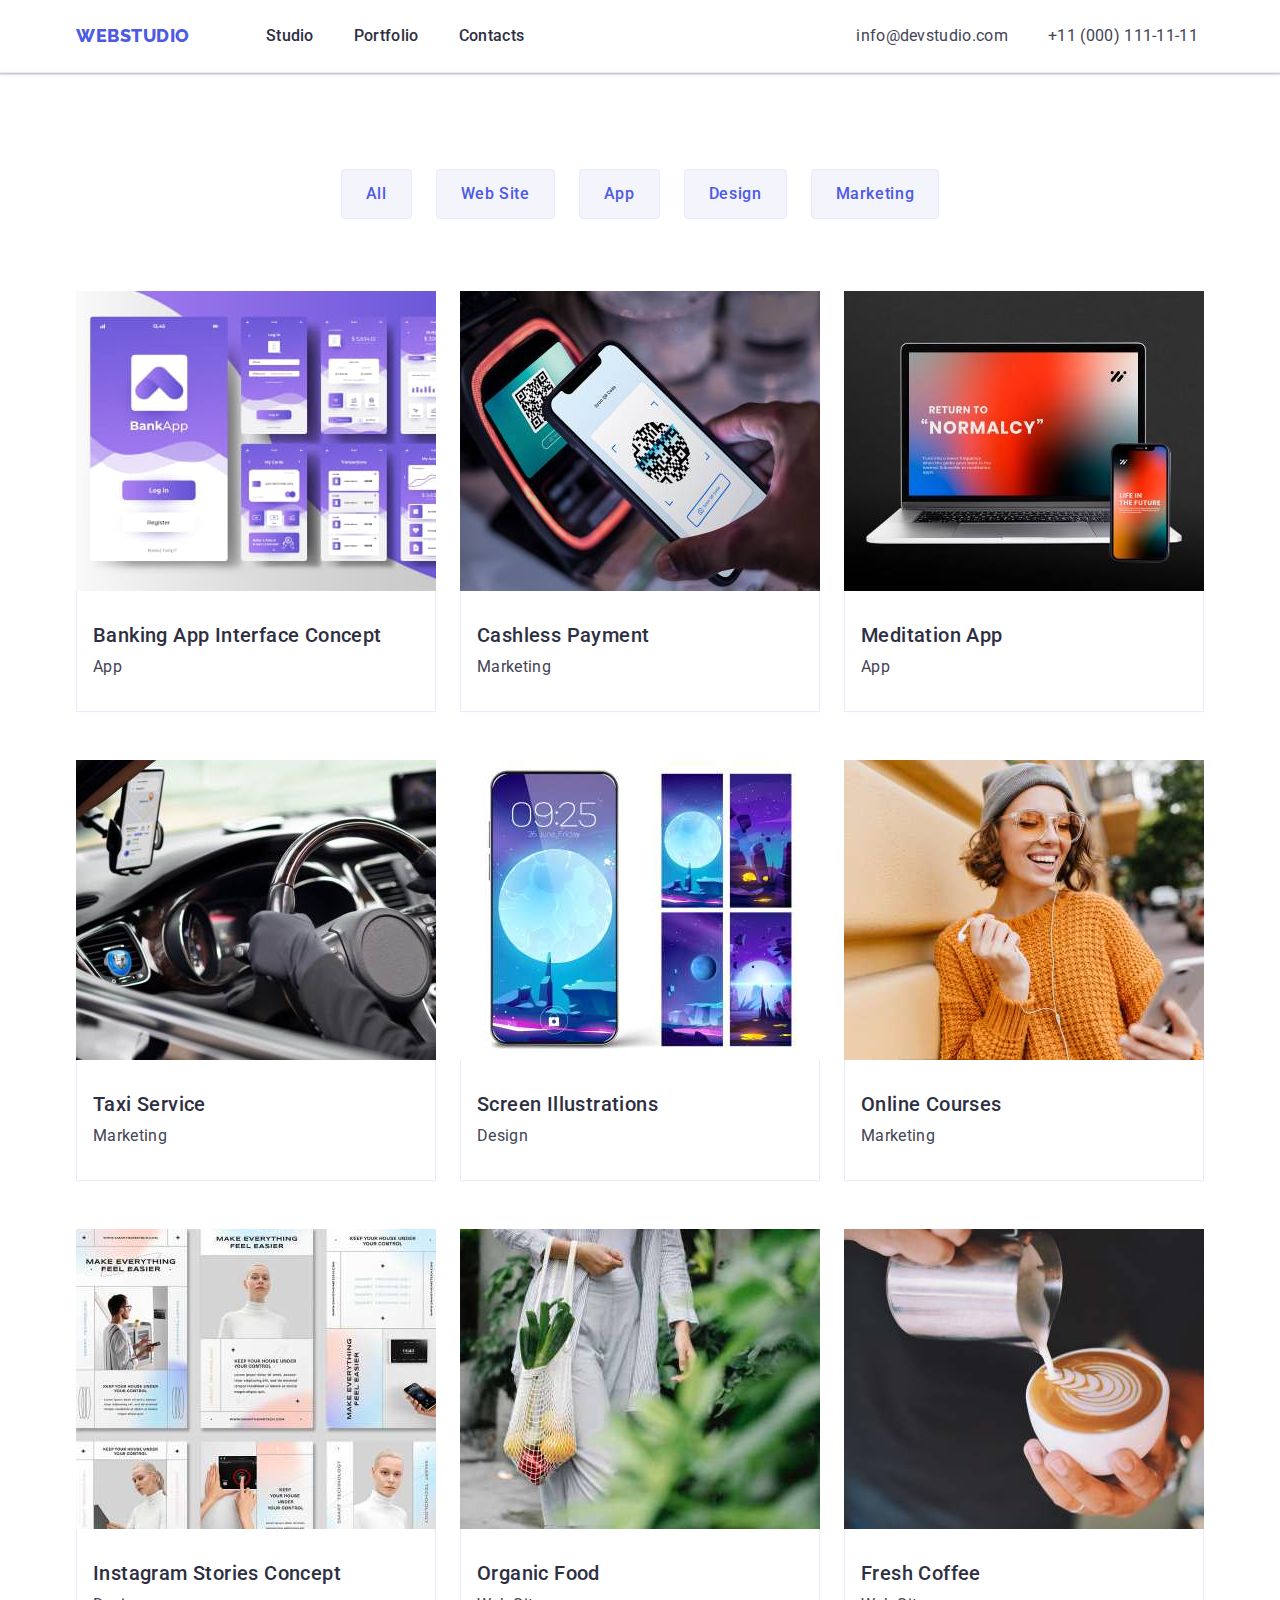
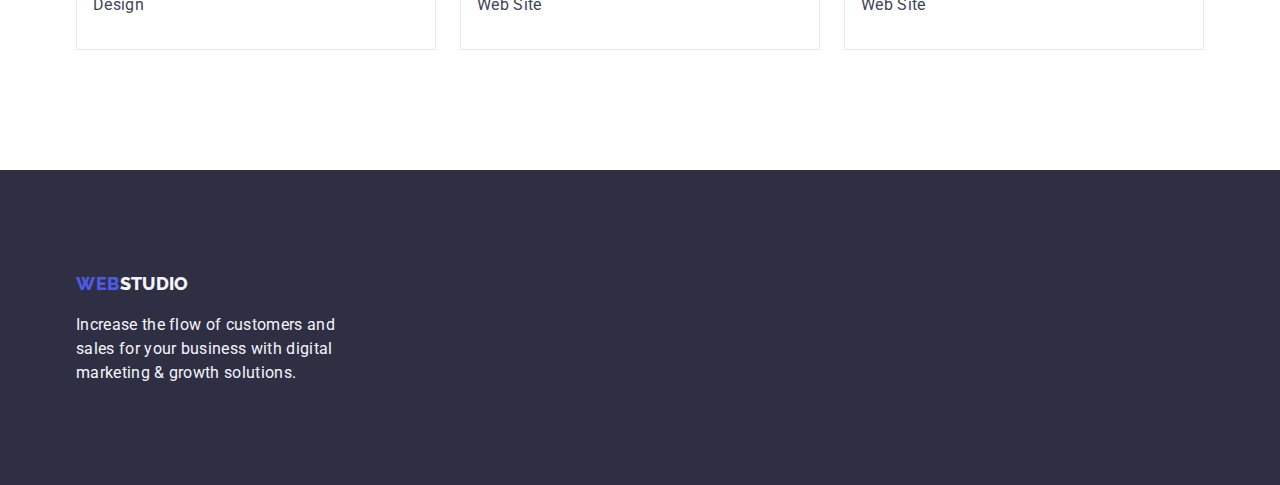
==== portfolio.html @ 94fbc678 "update 2" ====
<!DOCTYPE html>
<html lang="en">
<!----------------------------------------------------------------HEAD------------------------------------------------------------------>

<head>
    <meta charset="UTF-8">
    <meta name="viewport" content="width=device-width, initial-scale=1.0">
    <title>Portfolio</title>
    <link rel="stylesheet" href="node_modules/modern-normalize/modern-normalize.css">
    <link rel="stylesheet"
        href="https://cdnjs.cloudflare.com/ajax/libs/modern-normalize/1.0.0/modern-normalize.min.css">
    <link rel="stylesheet" href="css/styles.css">
    <link rel="preconnect" href="https://fonts.googleapis.com">
    <link rel="preconnect" href="https://fonts.gstatic.com" crossorigin>
    <link
        href="https://fonts.googleapis.com/css2?family=Raleway:wght@800&family=Roboto:wght@400;500;700;900&display=swap"
        rel="stylesheet">
</head>
<!-------------------------------------------------------------HEADER------------------------------------------------------------------>

<body class="body">
    <header class="header">
        <div class="navigation container">
            <nav class="nav-menu">
                <a class="logo link" href="./index.html">Web<span class="logo-studio">Studio</span></a>
                <ul class="menu list">
                    <li><a class="link nav-link" href="./index.html">Studio</a></li>
                    <li><a class="link nav-link" href="./portfolio.html">Portfolio</a></li>
                    <li><a class="link nav-link" href="">Contacts</a></li>
                </ul>
            </nav>
            <address class="address">
                <ul class="add-list list">
                    <li><a class="add-menu link" href="mailto:info@devstudio.com">info@devstudio.com</a></li>
                    <li><a class="add-menu link" href="tel:+110001111111">+11 (000) 111-11-11</a></li>
                </ul>
            </address>
        </div>
    </header>
    <!-------------------------------------------------------------FILTER------------------------------------------------------------------>
    <main>
        <section class="portfolio-section section">
            <div class="container">
                <h1 class="visually-hidden">.</h1>
                <ul class="filter-list list">
                    <li>
                        <button class="portfolio-btn" type="button">
                            All
                        </button>
                    </li>
                    <li>
                        <button class="portfolio-btn" type="button">
                            Web Site
                        </button>
                    </li>
                    <li>
                        <button class="portfolio-btn" type="button">
                            App
                        </button>
                    </li>
                    <li>
                        <button class="portfolio-btn" type="button">
                            Design
                        </button>
                    </li>
                    <li>
                        <button class="portfolio-btn" type="button">
                            Marketing
                        </button>
                    </li>
                </ul>
                <!-------------------------------------------------------------PROJECTS------------------------------------------------------------------>
                <ul class="list ul-projects">
                    <li class="list-project">
                        <a href="" class="link"><img class="img-portfolio" src="./images/Portfolio/bankapp.jpg"
                                alt="purple banking application showcase" width="360" height="300">
                            <div class="project-container">
                                <h2 class="project">Banking App Interface Concept</h2>
                                <p class="job-portfolio">App</p>
                            </div>
                        </a>
                    </li>
                    <li class="list-project">
                        <a class="link" href=""><img class="img-portfolio" src="./images/Portfolio/qrphone.jpg"
                                alt="QR code scan with phone showcase" width="360" height="300">
                            <div class="project-container">
                                <h2 class="project">Cashless Payment</h2>
                                <p class="job-portfolio">Marketing</p>
                            </div>
                        </a>
                    </li>
                    <li class="list-project">
                        <a href="" class="link"><img class="img-portfolio" src="./images/Portfolio/meditation.jpg"
                                alt="meditation application PC/Phone showcase" width="360" height="300">
                            <div class="project-container">
                                <h2 class="project">Meditation App</h2>
                                <p class="job-portfolio">App</p>
                            </div>
                        </a>
                    </li>
                    <li class="list-project">
                        <a href="" class="link"><img class="img-portfolio" src="./images/Portfolio/taxidriver.jpg"
                                alt="taxi driver wearing black gloves holding cars steering wheel and using GPS app"
                                width="360" height="300">
                            <div class="project-container">
                                <h2 class="project">Taxi Service</h2>
                                <p class="job-portfolio">Marketing</p>
                            </div>
                        </a>
                    </li>
                    <li class="list-project">
                        <a href="" class="link"><img class="img-portfolio" src="./images/Portfolio/moonwallpaper.jpg"
                                alt="phone with blue moon wallpaper" width="360" height="300">
                            <div class="project-container">
                                <h2 class="project">Screen Illustrations</h2>
                                <p class="job-portfolio">Design</p>
                            </div>
                        </a>
                    </li>
                    <li class="list-project">
                        <a href="" class="link"><img class="img-portfolio" src="./images/Portfolio/widesmile.jpg"
                                alt="girl with curly medium lenght brown hair wearing orange sweater a gray hat and sunglasses with a wide smile on her face is holding phone"
                                width="360" height="300">
                            <div class="project-container">
                                <h2 class="project">Online Courses</h2>
                                <p class="job-portfolio">Marketing</p>
                            </div>
                        </a>
                    </li>
                    <li class="list-project">
                        <a href="" class="link"><img class="img-portfolio" src="./images/Portfolio/smarthouse.jpg"
                                alt="six photos showcasing smart house control using phone, remote control and wall terminal pad"
                                width="360" height="300">
                            <div class="project-container">
                                <h2 class="project">Instagram Stories Concept</h2>
                                <p class="job-portfolio">Design</p>
                            </div>
                        </a>
                    </li>
                    <li class="list-project">
                        <a href="" class="link">
                            <img class="img-portfolio" src="./images/Portfolio/vegetables.jpg"
                                alt="bottom side of woman dressed white and carying vegetables in a net" width="360"
                                height="300">
                            <div class="project-container">
                                <h2 class="project">Organic Food</h2>
                                <p class="job-portfolio">Web Site</p>
                            </div>
                        </a>
                    </li>
                    <li class="list-project">
                        <a href="" class="link"><img class="img-portfolio" src="./images/Portfolio/barista.jpg"
                                alt="barista making leaf pattern on coffe with milk" width="360" height="300">
                            <div class="project-container">
                                <h2 class="project">Fresh Coffee</h2>
                                <p class="job-portfolio">Web Site</p>
                            </div>
                        </a>
                    </li>
                </ul>
            </div>
        </section>
    </main>
    <!-------------------------------------------------------------FOOTER------------------------------------------------------------------>
    <footer class="footer">
        <div class="container">
            <a class="logo link-footer" href="./index.html">Web<span class="web-footer">Studio</span></a>
            <p class="footer-writing">Increase the flow of customers and sales for your business with digital marketing
                & growth solutions.</p>
        </div>
    </footer>
</body>

</html>
---- css/styles.css ----
* {
  margin: 0px;
  padding: 0px;
}
:root {
  /*___________________________________________________________Studio*/
  --hero-bg-color: #2e2f42;
  --head-color: #2e2f42;
  --content-color: #434455;
  /*________________________________________________________PORTFOLIO*/
  --color-body: #434455;
  --bg-color: #ffffff;
  /*_____________________________________________________________LOGO*/
  --color-logo: #4d5ae5;
  --color-logo-studio: #2e2f42;
  --footer-logo-color: #f4f4fd;
  /*_________________________________________________________NAV MENU*/
  --color-nav-default: #2e2f42;
  /*___________________________________________________________ADRESS*/
  --color-address-link-default: #434455;
  /*__________________________________________________________BUTTONS*/
  --button-color: #4d5ae5;
  /*__________________________________________________________Footer______________________________*/
  --social-link-bg-color: #4d5ae5;
  --fill-color: #f4f4fd;
}

/*__________________________________________________________general body settings_____________________________________________________*/
.body {
  font-family: "Roboto", sans-serif;
  color: var(--color-body);
  background-color: var(--bg-color);
}
.link {
  text-decoration: none;
}
.list {
  font-style: normal;
  list-style: none;
}

.section {
  padding: 7.5em 0 7.5em 0;
}
/*_____________________________links___________________________*/
.linkedin-link,
.fb-link,
.twit-link,
.insta-link {
  width: 100%;
  height: 100%;
  background-color: var(--social-link-bg-color);
  border-radius: 50%;
  display: flex;
  align-items: center;
  justify-content: center;
}
.linkedin-link:hover,
.fb-link:hover,
.twit-link:hover,
.insta-link:hover {
  background-color: #31d0aa;
}
.linkedin-link:focus,
.fb-link:focus,
.twit-link:focus,
.insta-link:focus {
  background-color: #31d0aa;
}

.social-link {
  width: 40px;
  height: 40px;
}

/*_______________________________SVG__________________________________*/
.svg-social {
  fill: var(--fill-color);
}
/*____________________________________________________________________________________________________________________________________*/
/*__________________________________________________________________STUDIO__________________________________________________________*/
/*__________________________________________________________________HEADER________________________________________________________*/
/*_______________________________________________________________LOGO________________________________________________________________*/
.logo {
  font-family: "Raleway", sans-serif;
  font-weight: 800;
  font-size: 18px;
  line-height: 1.17;
  letter-spacing: 0.03em;
  text-transform: uppercase;
  color: var(--color-logo);
  margin-right: 76px;
}

.web-header {
  color: var(--color-logo-studio);
  line-height: 1.5;
  letter-spacing: 0.02em;
}
.web-footer {
  color: var(--footer-logo-color);
  line-height: 1.5;
  letter-spacing: 0.02em;
}

.menu {
  display: flex;
  gap: 40px;
}
/*_________________________________________________________________ADDRESS__________________________________________________*/
.address {
  font-style: normal;
  padding: 24px 0;
}
.add-menu {
  font-size: 16px;
  line-height: 1.5;
  letter-spacing: 0.02em;
  color: var(--color-address-link-default);
}

.add-menu:focus,
.add-menu:hover {
  color: #404bbf;
}
.header {
  border-bottom: 1px solid #e7e9fc;
  box-shadow: 0px 2px 1px rgba(46, 47, 66, 0.08),
    0px 1px 1px rgba(46, 47, 66, 0.16), 0px 1px 6px rgba(46, 47, 66, 0.08);
}

.add-list {
  display: flex;
  gap: 40px;
}

/*____________________________________________________________NAV-MENU_______________________________________________________*/

.navigation {
  display: flex;
  gap: 332px;
}
.nav-menu {
  display: flex;
  align-items: center;
}
.container {
  width: 1158px;
  margin: 0 auto;
  padding: 0 15px;
}
.nav-link {
  font-weight: 500;
  font-size: 16px;
  line-height: 1.5;
  letter-spacing: 0.02em;
  color: var(--color-nav-default);
  padding: 24px 0;
}
.nav-link:focus,
.nav-link:hover {
  color: #404bbf;
}
/*_______________________________________________________________Footer____________________________________________________________*/
.footer {
  background-color: #2e2f42;
  padding: 100px 0;
}
.link-footer {
  text-decoration: none;
  display: inline-block;
  margin-bottom: 16px;
}
.footer-content {
  display: flex;
  align-items: baseline;
}
.footer-writing {
  color: var(--footer-logo-color);
  line-height: 1.5;
  letter-spacing: 0.02em;
  width: 264px;
}
.footer-text {
  gap: 120px;
}

.social-media {
  align-items: baseline;
}
.social-list {
  display: flex;
  gap: 16px;
}
.social-title {
  font-size: 16px;
  font-weight: 96px;
  line-height: 24px;
  letter-spacing: 0.32px;
  color: #ffffff;
  margin-bottom: 16px;
}

/*__________________________________________________________Hero section__________________________________________________________*/
/*__________________________________________________________Main title___________________________________________________________*/
.hero {
  background-color: var(--hero-bg-color);
  padding: 188px 0;
  background-image: linear-gradient(
      rgba(46, 47, 66, 0.7),
      rgba(46, 47, 66, 0.7)
    ),
    url(../images/peopleoffice.jpg);
  max-width: 1440px;
  background-repeat: no-repeat;
  background-position: center;
  background-size: cover;
  margin: 0 auto;
}
.head-title {
  font-size: 56px;
  line-height: 1.07;
  text-align: center;
  letter-spacing: 0.02em;
  color: #ffffff;
  max-width: 496px;
}
.head-align {
  display: flex;
  flex-direction: column;
  align-items: center;
  gap: 48px;
}
/*__________________________________________________________Order Service Button_______________________________________________*/
.order-button {
  background-color: var(--button-color);
  font-family: inherit;
  font-weight: 500;
  font-size: 16px;
  line-height: 1.5;
  letter-spacing: 0.04em;
  color: #ffffff;
  display: block;
  min-width: 169px;
  height: 56px;
  border: none;
  border-radius: 4px;
  cursor: pointer;
}
.order-button:focus,
.order-button:hover {
  background-color: #404bbf;
  cursor: pointer;
}

/*__________________________________________________________Goals section__________________________________________________________*/
/*__________________________________________________________Company goal list_____________________________________________________*/
.visually-hidden:not(:focus):not(:active) {
  clip: rect(0 0 0 0);
  clip-path: inset(100%);
  height: 1px;
  overflow: hidden;
  position: absolute;
  white-space: nowrap;
  width: 1px;
  margin: -1px;
  border: 0;
  padding: 0;
}

.goals {
  font-weight: 500;
  font-size: 20px;
  line-height: 1.2;
  letter-spacing: 0.02em;
  color: var(--head-color);
  margin-bottom: 8px;
  box-shadow: black;
}

.goals-content {
  font-size: 16px;
  line-height: 1.5;
  letter-spacing: 0.02em;
  color: var(--content-color);
}
.ul-goals {
  display: flex;
  gap: 24px;
}
.li-goals {
  width: calc((100% - 72px) / 4);
}
/*__________________________________________________________WHAT ARE WE DOING_____________________________________________________*/
.wawd-section {
  padding-top: 0;
  padding-bottom: 120px;
}
.wawd {
  font-size: 36px;
  line-height: 1.11;
  text-align: center;
  letter-spacing: 0.02em;
  text-transform: capitalize;
  color: var(--head-color);
  margin-bottom: 72px;
}
.ul-wawd {
  display: flex;
  gap: 24px;
}
.list-wawd {
  width: calc((100% - 48px) / 3);
  display: flex;
  gap: 24px;
}
.img-portfolio,
.img-studio {
  display: block;
}
/*________________________________________________________________Our Team____________________________________________________________*/
.ul-team {
  display: flex;
  gap: 24px;
}
.list-team {
  background-color: #ffffff;
  width: calc((100% - 72px) / 4);
  border-radius: 0px 0px 4px 4px;
}
.team {
  background-color: #f4f4fd;
  padding: 120px 0;
}
.team-head {
  font-size: 36px;
  line-height: 1.11;
  text-align: center;
  letter-spacing: 0.02em;
  text-transform: capitalize;
  color: var(--head-color);
  margin-bottom: 72px;
}

.name {
  font-weight: 500;
  font-size: 20px;
  line-height: 1.2;
  letter-spacing: 0.02em;
  color: var(--head-color);
  text-align: center;
  margin-bottom: 8px;
}

.job {
  font-size: 16px;
  line-height: 1.5;
  letter-spacing: 0.02em;
  color: var(--content-color);
  text-align: center;
}

.team-photo {
  padding: 32px 0px;
}
/*________________________________________________________________Customers____________________________________________________________*/
.customers-head {
  font-size: 36px;
  line-height: 1.11;
  text-align: center;
  letter-spacing: 0.02em;
  text-transform: capitalize;
  color: var(--head-color);
  margin-bottom: 120px;
}
.list-customers {
  display: flex;
}

/*_____________________________________________________________________________________________________________________________________*/
/*_____________________________________________________________Portfolio______________________________________________________________*/
/*_____________________________________________________________Projects_____________________________________________________________*/
.portfolio-section {
  padding-top: 96px;
  padding-bottom: 120px;
}

.project {
  line-height: 1.2;
  font-weight: 500;
  font-size: 20px;
  letter-spacing: 0.02em;
  color: var(--head-color);
  margin-bottom: 8px;
}

.ul-projects {
  display: flex;
  flex: wrap;
  justify-content: space-evenly;
  flex-wrap: wrap;
  column-gap: 24px;
  row-gap: 48px;
}
.list-project {
  width: calc((100% - 48px) / 3);
}

.project-container {
  padding: 32px 16px;
  border: 1px solid #e7e9fc;
  border-top: none;
}
/*_______________________________________________________________FILTER BUTTONS___________________________________________*/
.filter-list {
  display: flex;
  justify-content: center;
  gap: 24px;
  margin-bottom: 72px;
}
.job-portfolio {
  font-size: 16px;
  line-height: 1.5;
  letter-spacing: 0.02em;
  color: var(--content-color);
}
.portfolio-btn {
  font-family: inherit;
  font-size: 16px;
  font-style: normal;
  font-weight: 500;
  line-height: 24px;
  letter-spacing: 0.64px;
  color: var(--button-color);
  background-color: #f4f4fd;
  background-color: transparent 50%;
  border: 1px solid #e7e9fc;
  border-color: #e7e9fc;
  border-color: transparent 50%;
  cursor: pointer;
  padding: 12px 24px;
  border-radius: 4px;
}
.portfolio-btn:focus,
.portfolio-btn:hover {
  font-family: inherit;
  font-size: 16px;
  font-style: normal;
  font-weight: 500;
  line-height: 24px;
  letter-spacing: 0.64px;
  color: #fff;
  background-color: #404bbf;
  border: 1px solid transparent;
  cursor: pointer;
}
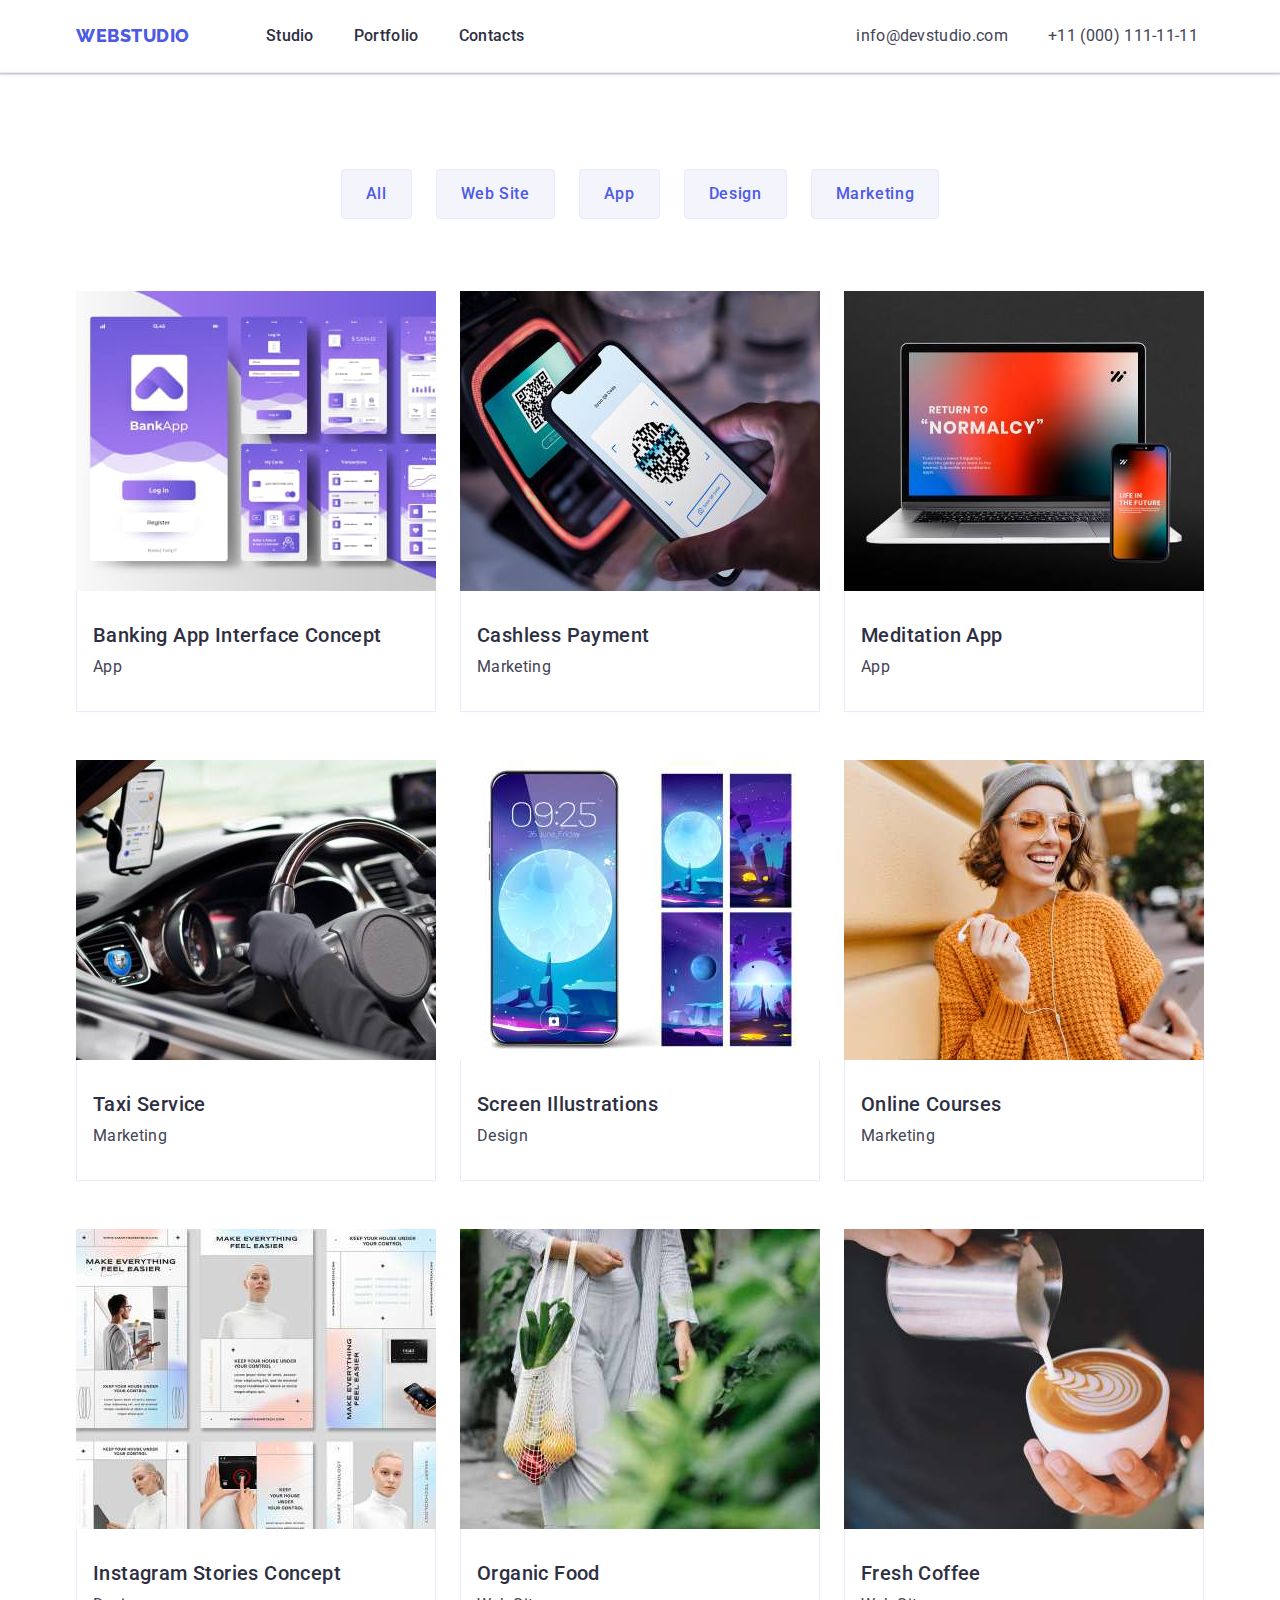
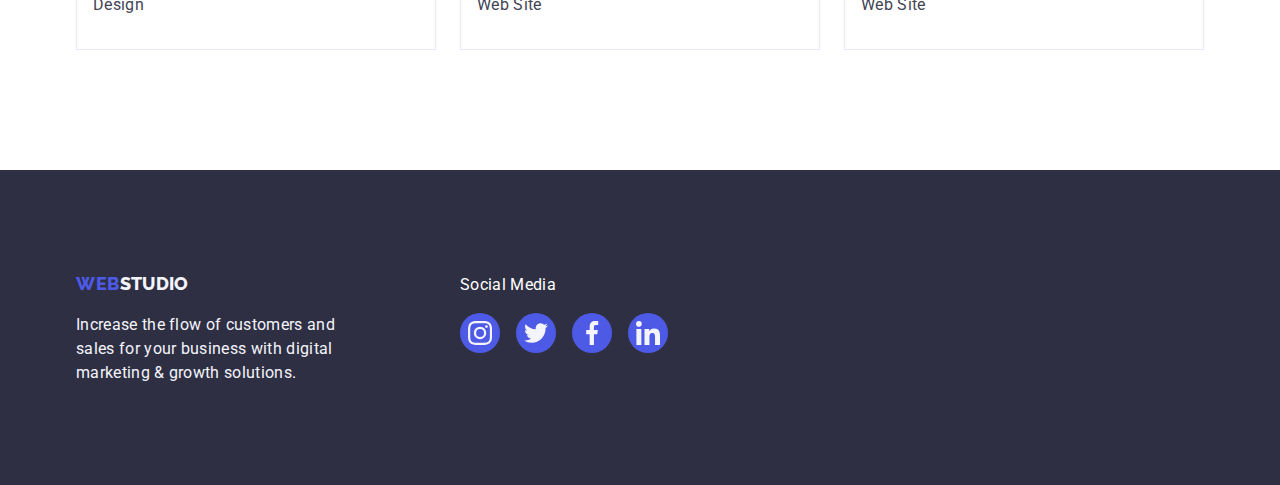
==== commit 7614c635: "update 3" ====
--- a/portfolio.html
+++ b/portfolio.html
@@ -163,10 +163,46 @@
     </main>
     <!-------------------------------------------------------------FOOTER------------------------------------------------------------------>
     <footer class="footer">
-        <div class="container">
-            <a class="logo link-footer" href="./index.html">Web<span class="web-footer">Studio</span></a>
-            <p class="footer-writing">Increase the flow of customers and sales for your business with digital marketing
-                & growth solutions.</p>
+        <div class="container footer-content">
+            <div class="footer-text">
+                <a class="logo link-footer" href="./index.html">Web<span class="web-footer">Studio</span></a>
+                <p class="footer-writing">Increase the flow of customers and sales for your business with digital
+                    marketing
+                    & growth solutions.</p>
+            </div>
+            <div class="social-media">
+                <p class="social-title">Social Media</p>
+                <ul class="list social-list">
+                    <li class="social-link">
+                        <a class="link insta-link" href="#">
+                            <svg width="24" height="24" class="svg-social">
+                                <use href="./images/icons.svg#icon-instagram"></use>
+                            </svg>
+                        </a>
+                    </li>
+                    <li class="social-link">
+                        <a class="link twit-link" href="#">
+                            <svg width="24" height="24">
+                                <use href="./images/icons.svg#icon-twitter"></use>
+                            </svg>
+                        </a>
+                    </li>
+                    <li class="social-link">
+                        <a class="link fb-link" href="#">
+                            <svg width="24" height="24">
+                                <use href="./images/icons.svg#icon-facebook"></use>
+                            </svg>
+                        </a>
+                    </li>
+                    <li class="social-link">
+                        <a class="link linkedin-link" href="#">
+                            <svg width="24" height="24">
+                                <use href="./images/icons.svg#icon-linkedin"></use>
+                            </svg>
+                        </a>
+                    </li>
+                </ul>
+            </div>
         </div>
     </footer>
 </body>
--- a/css/styles.css
+++ b/css/styles.css
@@ -187,6 +187,7 @@
 
 .social-media {
   align-items: baseline;
+  margin-left: 120px;
 }
 .social-list {
   display: flex;
@@ -374,7 +375,7 @@
   margin-bottom: 120px;
 }
 .list-customers {
-  display: flex;
+  display: inline-flex;
 }
 
 /*_____________________________________________________________________________________________________________________________________*/
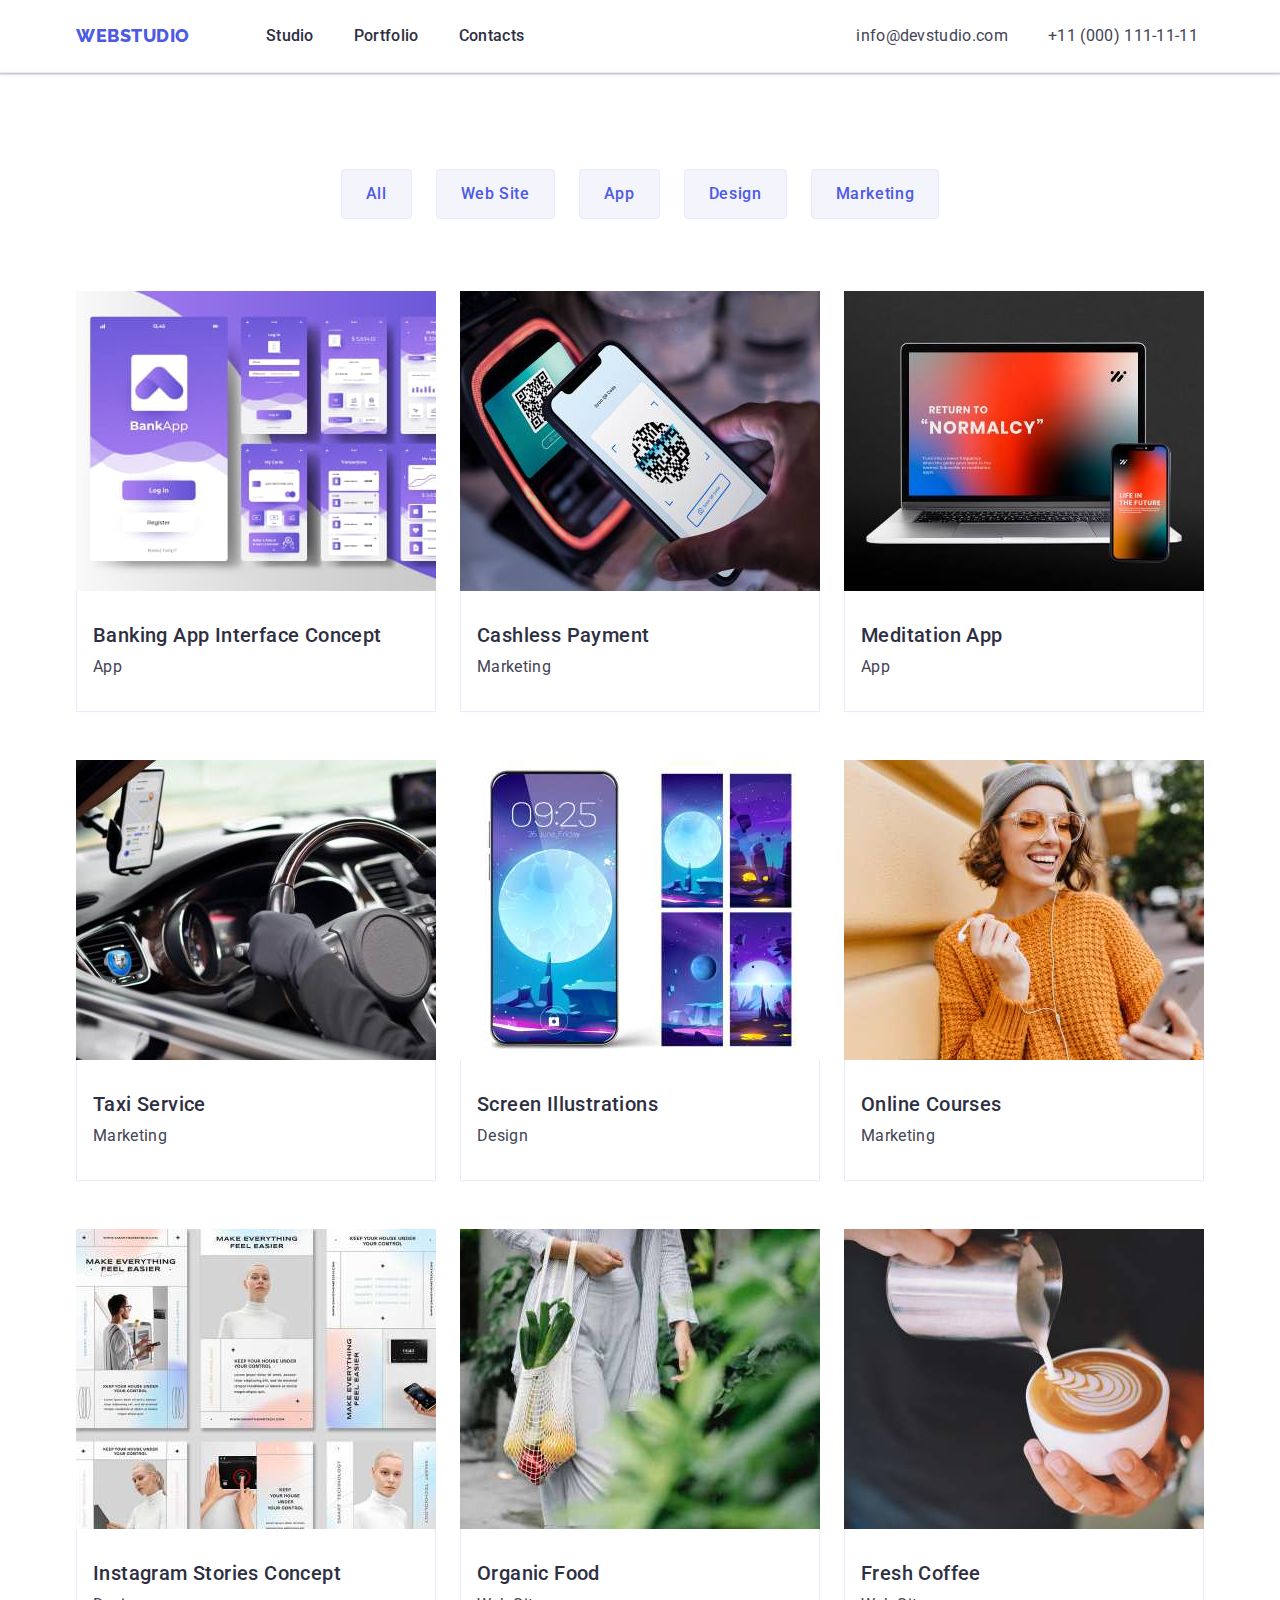
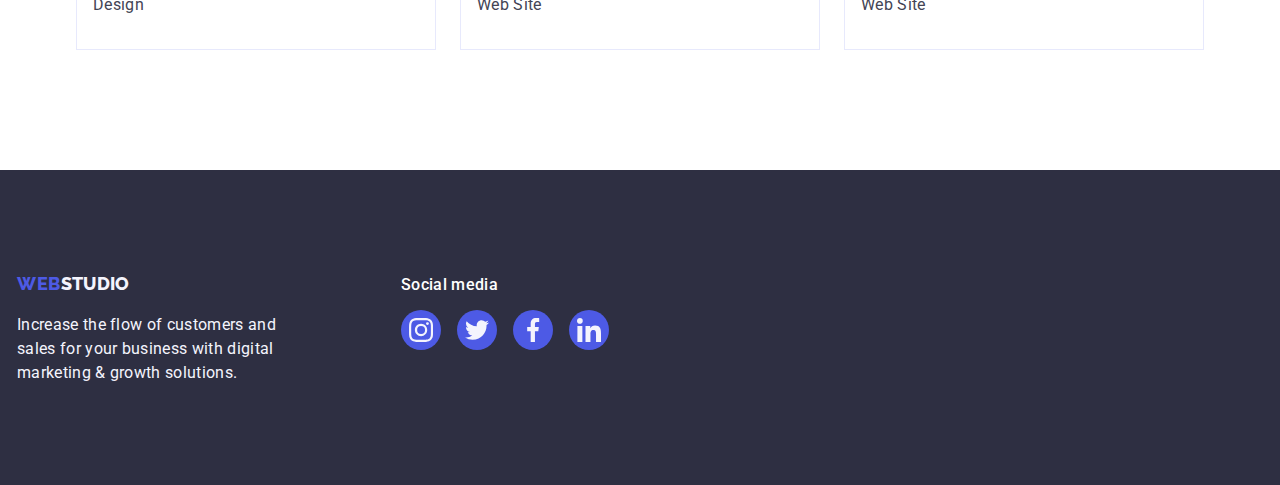
==== commit 34804c27: "update 5" ====
--- a/portfolio.html
+++ b/portfolio.html
@@ -6,9 +6,7 @@
     <meta charset="UTF-8">
     <meta name="viewport" content="width=device-width, initial-scale=1.0">
     <title>Portfolio</title>
-    <link rel="stylesheet" href="node_modules/modern-normalize/modern-normalize.css">
-    <link rel="stylesheet"
-        href="https://cdnjs.cloudflare.com/ajax/libs/modern-normalize/1.0.0/modern-normalize.min.css">
+    <link rel="stylesheet" href="css/normalize.min.css">
     <link rel="stylesheet" href="css/styles.css">
     <link rel="preconnect" href="https://fonts.googleapis.com">
     <link rel="preconnect" href="https://fonts.gstatic.com" crossorigin>
@@ -164,39 +162,39 @@
     <!-------------------------------------------------------------FOOTER------------------------------------------------------------------>
     <footer class="footer">
         <div class="container footer-content">
-            <div class="footer-text">
+            <div class=" footer-text">
                 <a class="logo link-footer" href="./index.html">Web<span class="web-footer">Studio</span></a>
                 <p class="footer-writing">Increase the flow of customers and sales for your business with digital
                     marketing
                     & growth solutions.</p>
             </div>
             <div class="social-media">
-                <p class="social-title">Social Media</p>
+                <p class="social-title">Social media</p>
                 <ul class="list social-list">
                     <li class="social-link">
-                        <a class="link insta-link" href="#">
+                        <a class="link target-link" href="#">
                             <svg width="24" height="24" class="svg-social">
                                 <use href="./images/icons.svg#icon-instagram"></use>
                             </svg>
                         </a>
                     </li>
                     <li class="social-link">
-                        <a class="link twit-link" href="#">
-                            <svg width="24" height="24">
+                        <a class="link target-link" href="#">
+                            <svg width="24" height="24" class="svg-social">
                                 <use href="./images/icons.svg#icon-twitter"></use>
                             </svg>
                         </a>
                     </li>
                     <li class="social-link">
-                        <a class="link fb-link" href="#">
-                            <svg width="24" height="24">
+                        <a class="link target-link" href="#">
+                            <svg width="24" height="24" class="svg-social">
                                 <use href="./images/icons.svg#icon-facebook"></use>
                             </svg>
                         </a>
                     </li>
                     <li class="social-link">
-                        <a class="link linkedin-link" href="#">
-                            <svg width="24" height="24">
+                        <a class="link target-link" href="#">
+                            <svg width="24" height="24" class="svg-social">
                                 <use href="./images/icons.svg#icon-linkedin"></use>
                             </svg>
                         </a>
--- a/css/styles.css
+++ b/css/styles.css
@@ -20,9 +20,11 @@
   --color-address-link-default: #434455;
   /*__________________________________________________________BUTTONS*/
   --button-color: #4d5ae5;
-  /*__________________________________________________________Footer______________________________*/
+  /*__________________________________________________________Footer*/
   --social-link-bg-color: #4d5ae5;
   --fill-color: #f4f4fd;
+  /*__________________________________________________________Customers*/
+  --customer-color: #8e8f99;
 }
 
 /*__________________________________________________________general body settings_____________________________________________________*/
@@ -42,11 +44,9 @@
 .section {
   padding: 7.5em 0 7.5em 0;
 }
-/*_____________________________links___________________________*/
-.linkedin-link,
-.fb-link,
-.twit-link,
-.insta-link {
+/*_____________________________social links___________________________*/
+
+.target-link {
   width: 100%;
   height: 100%;
   background-color: var(--social-link-bg-color);
@@ -55,16 +55,12 @@
   align-items: center;
   justify-content: center;
 }
-.linkedin-link:hover,
-.fb-link:hover,
-.twit-link:hover,
-.insta-link:hover {
+
+.target-link:hover {
   background-color: #31d0aa;
 }
-.linkedin-link:focus,
-.fb-link:focus,
-.twit-link:focus,
-.insta-link:focus {
+
+.target-link:focus {
   background-color: #31d0aa;
 }
 
@@ -76,6 +72,9 @@
 /*_______________________________SVG__________________________________*/
 .svg-social {
   fill: var(--fill-color);
+}
+.svg-customer {
+  fill: currentColor;
 }
 /*____________________________________________________________________________________________________________________________________*/
 /*__________________________________________________________________STUDIO__________________________________________________________*/
@@ -174,6 +173,7 @@
 .footer-content {
   display: flex;
   align-items: baseline;
+  margin-right: 120px;
 }
 .footer-writing {
   color: var(--footer-logo-color);
@@ -196,7 +196,7 @@
 .social-title {
   font-size: 16px;
   font-weight: 96px;
-  line-height: 24px;
+  font-weight: 500;
   letter-spacing: 0.32px;
   color: #ffffff;
   margin-bottom: 16px;
@@ -369,13 +369,32 @@
   font-size: 36px;
   line-height: 1.11;
   text-align: center;
-  letter-spacing: 0.02em;
-  text-transform: capitalize;
-  color: var(--head-color);
-  margin-bottom: 120px;
+  color: var(--head-color);
+  margin-bottom: 72px;
 }
 .list-customers {
-  display: inline-flex;
+  display: flex;
+  gap: 24px;
+}
+.customer {
+  width: calc((100% - 120px) / 6);
+  height: 88px;
+}
+
+.customer-link {
+  width: 100%;
+  height: 100%;
+  border: 1px solid #8e8f99;
+  border-radius: 4px;
+  display: flex;
+  align-items: center;
+  justify-content: center;
+  color: var(--customer-color);
+}
+.customer-link:hover,
+.customer-link:focus {
+  border-color: #404bbf;
+  color: #404bbf;
 }
 
 /*_____________________________________________________________________________________________________________________________________*/
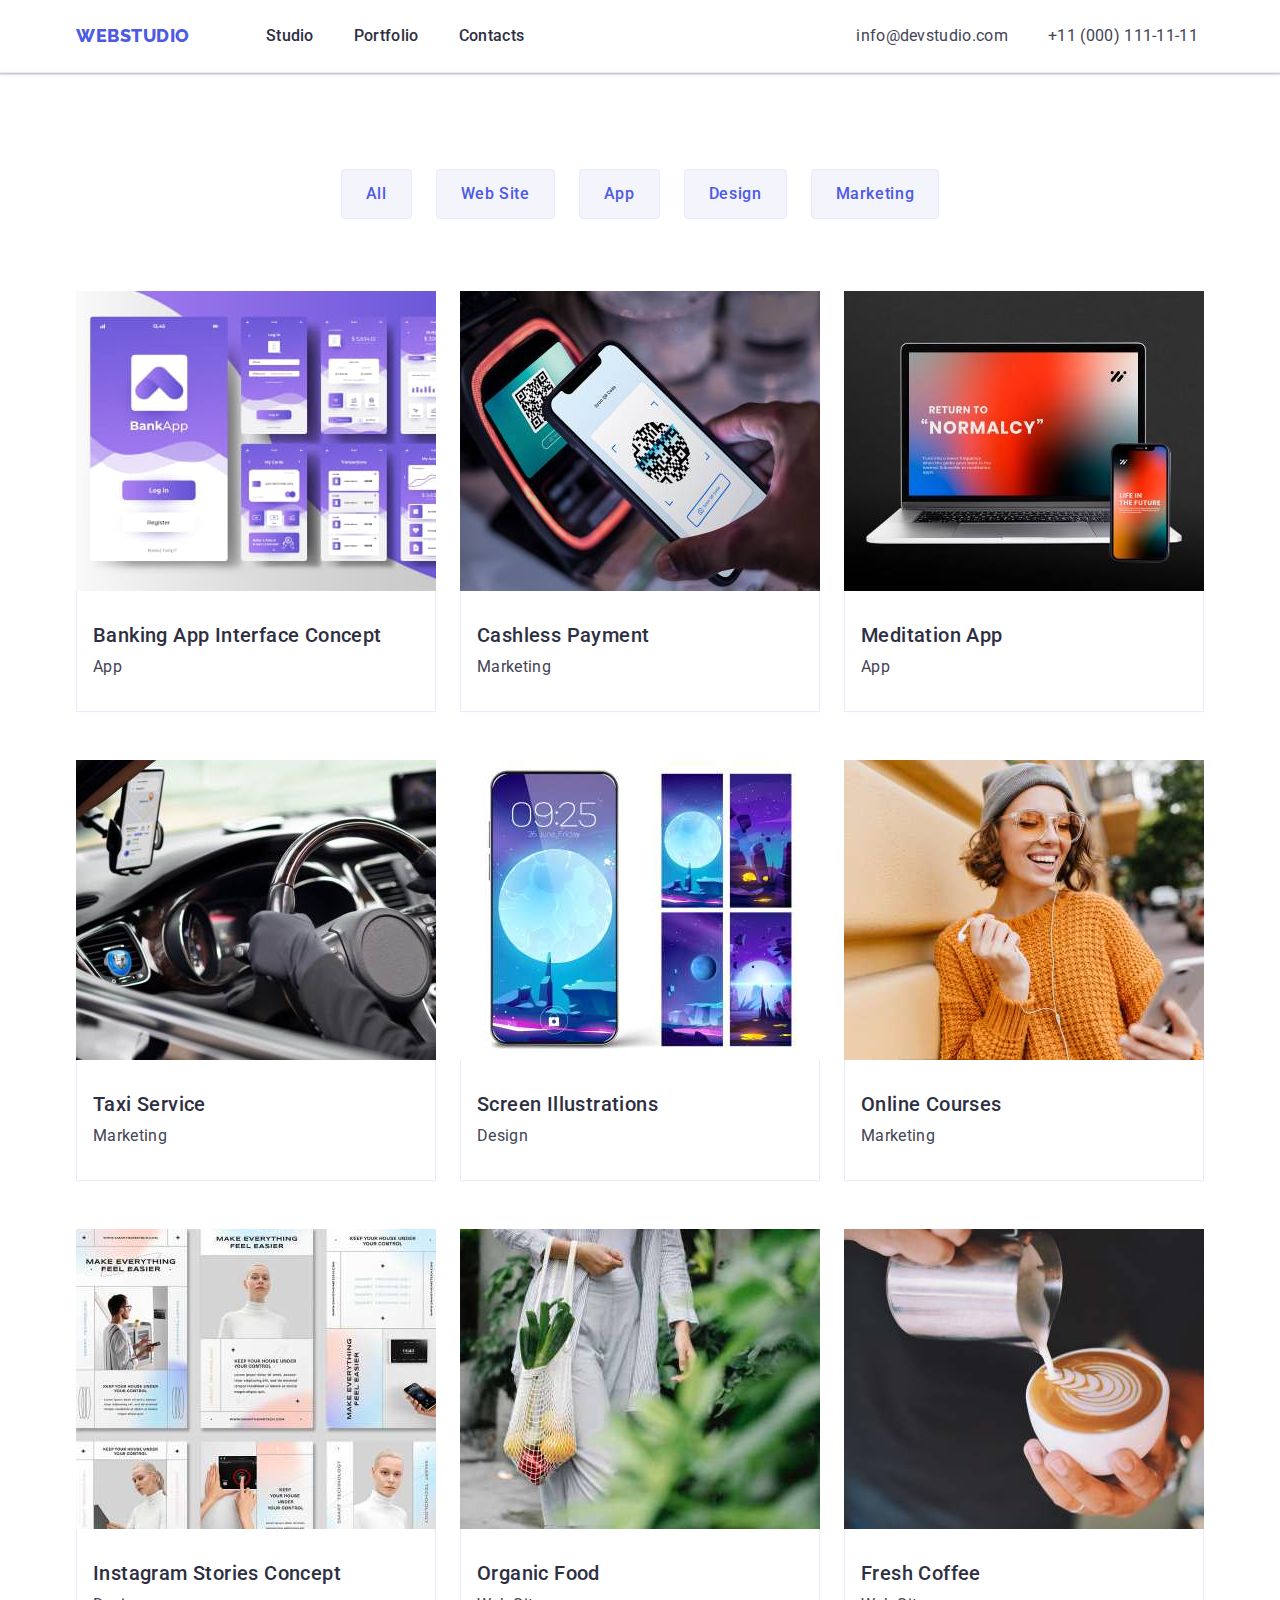
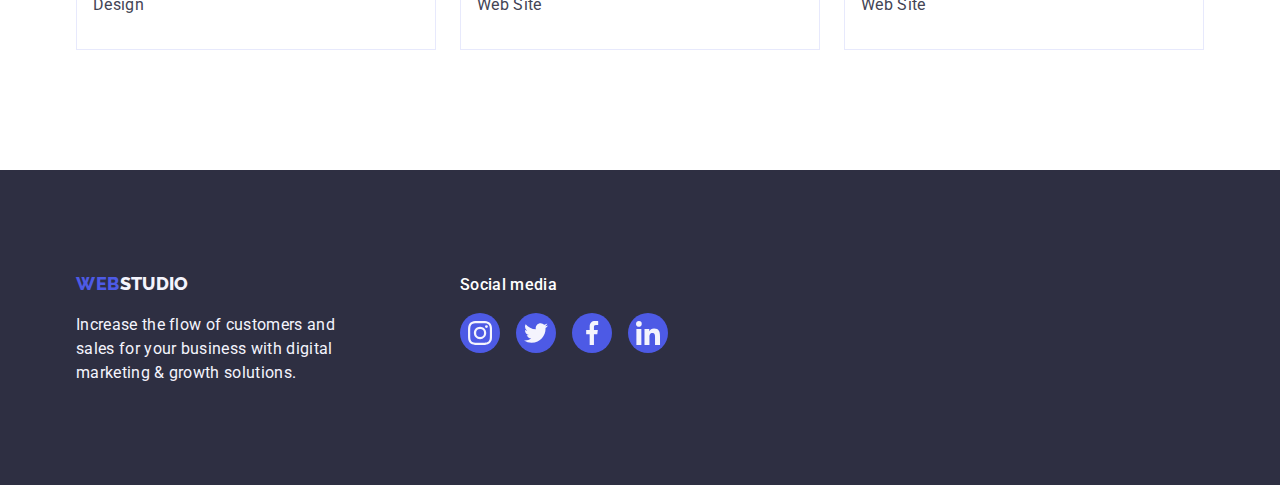
==== commit 976942f9: "update 7" ====
--- a/portfolio.html
+++ b/portfolio.html
@@ -70,8 +70,9 @@
                 <!-------------------------------------------------------------PROJECTS------------------------------------------------------------------>
                 <ul class="list ul-projects">
                     <li class="list-project">
-                        <a href="" class="link"><img class="img-portfolio" src="./images/Portfolio/bankapp.jpg"
-                                alt="purple banking application showcase" width="360" height="300">
+                        <a href="" class="link project-link"><img class="img-portfolio"
+                                src="./images/Portfolio/bankapp.jpg" alt="purple banking application showcase"
+                                width="360" height="300">
                             <div class="project-container">
                                 <h2 class="project">Banking App Interface Concept</h2>
                                 <p class="job-portfolio">App</p>
--- a/css/styles.css
+++ b/css/styles.css
@@ -27,25 +27,27 @@
   --customer-color: #8e8f99;
 }
 
-/*__________________________________________________________general body settings_____________________________________________________*/
+/*__________________________________________________________GENERAL BODY SETTINGS_____________________________________________________*/
 .body {
   font-family: "Roboto", sans-serif;
   color: var(--color-body);
   background-color: var(--bg-color);
 }
-.link {
-  text-decoration: none;
-}
+
 .list {
   font-style: normal;
   list-style: none;
 }
 
+.link {
+  text-decoration: none;
+}
+
 .section {
   padding: 7.5em 0 7.5em 0;
 }
-/*_____________________________social links___________________________*/
-
+/*___________________________________________________________________LINKS_______________________________________________________________*/
+.ourteam-target-link,
 .target-link {
   width: 100%;
   height: 100%;
@@ -173,7 +175,6 @@
 .footer-content {
   display: flex;
   align-items: baseline;
-  margin-right: 120px;
 }
 .footer-writing {
   color: var(--footer-logo-color);
@@ -183,11 +184,11 @@
 }
 .footer-text {
   gap: 120px;
+  margin-right: 120px;
 }
 
 .social-media {
   align-items: baseline;
-  margin-left: 120px;
 }
 .social-list {
   display: flex;
@@ -200,6 +201,7 @@
   letter-spacing: 0.32px;
   color: #ffffff;
   margin-bottom: 16px;
+  line-height: 1.5;
 }
 
 /*__________________________________________________________Hero section__________________________________________________________*/
@@ -328,6 +330,8 @@
   background-color: #ffffff;
   width: calc((100% - 72px) / 4);
   border-radius: 0px 0px 4px 4px;
+  box-shadow: 0px 1px 6px rgba(46, 47, 66, 0.08),
+    0px 1px 1px rgba(46, 47, 66, 0.16), 0px 2px 1px rgba(46, 47, 66, 0.08);
 }
 .team {
   background-color: #f4f4fd;
@@ -363,6 +367,16 @@
 
 .team-photo {
   padding: 32px 0px;
+}
+
+.ourteam-social-list {
+  display: flex;
+  justify-content: center;
+  gap: 24px;
+}
+.ourteam-target-link:focus,
+.ourteam-target-link:hover {
+  background-color: #404bbf;
 }
 /*________________________________________________________________Customers____________________________________________________________*/
 .customers-head {
@@ -473,4 +487,6 @@
   background-color: #404bbf;
   border: 1px solid transparent;
   cursor: pointer;
-}
+  box-shadow: 0px 3px 1px rgba(0, 0, 0, 0.1), 0px 2px 1px rgba(0, 0, 0, 0.08),
+    0px 2px 2px rgba(0, 0, 0, 0.12);
+}
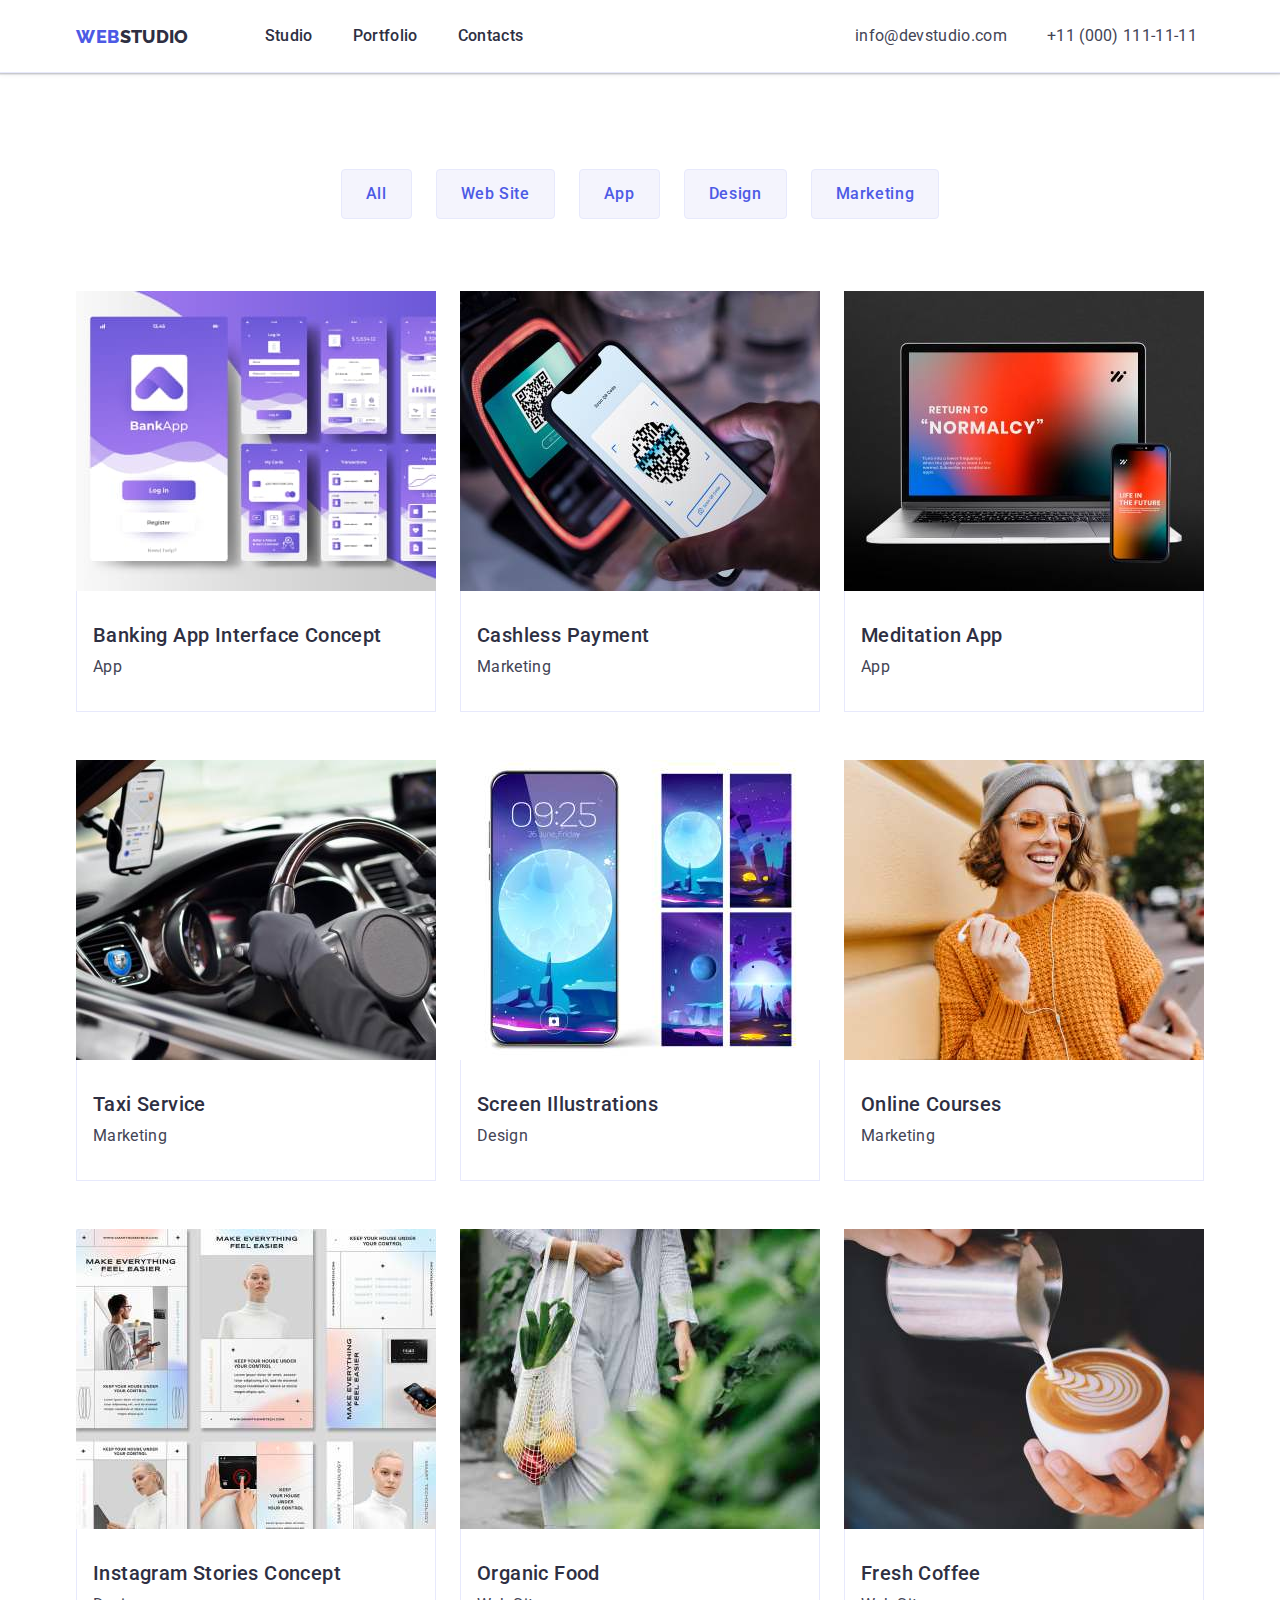
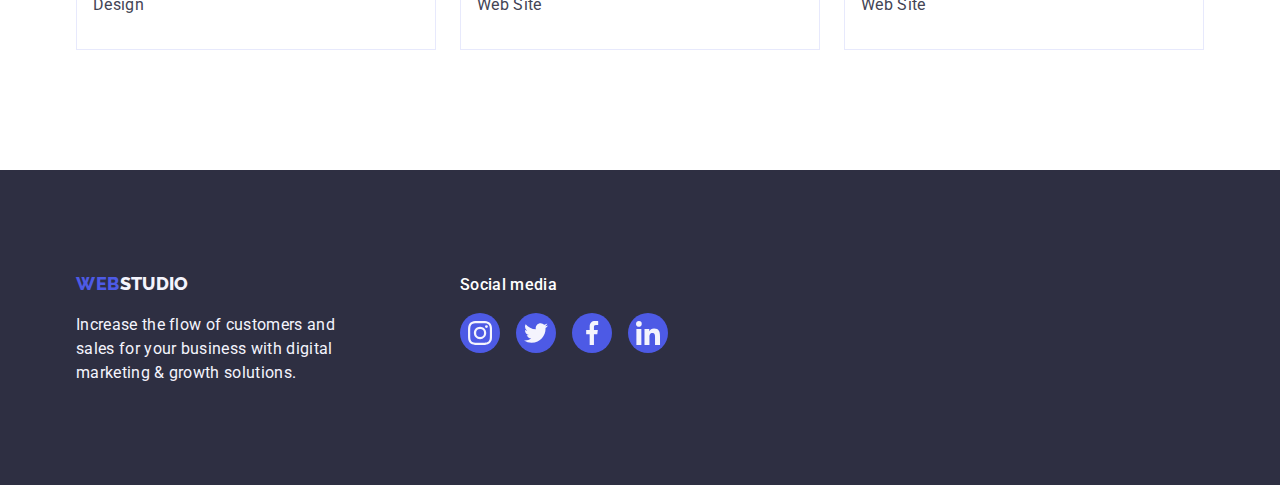
==== commit c2a704ff: "update 11" ====
--- a/portfolio.html
+++ b/portfolio.html
@@ -20,7 +20,7 @@
     <header class="header">
         <div class="navigation container">
             <nav class="nav-menu">
-                <a class="logo link" href="./index.html">Web<span class="logo-studio">Studio</span></a>
+                <a class="logo link" href="./index.html">Web<span class="web-header">Studio</span></a>
                 <ul class="menu list">
                     <li><a class="link nav-link" href="./index.html">Studio</a></li>
                     <li><a class="link nav-link" href="./portfolio.html">Portfolio</a></li>
@@ -70,7 +70,7 @@
                 <!-------------------------------------------------------------PROJECTS------------------------------------------------------------------>
                 <ul class="list ul-projects">
                     <li class="list-project">
-                        <a href="" class="link project-link"><img class="img-portfolio"
+                        <a class="link project-link" href="#"><img class="img-portfolio"
                                 src="./images/Portfolio/bankapp.jpg" alt="purple banking application showcase"
                                 width="360" height="300">
                             <div class="project-container">
@@ -80,8 +80,9 @@
                         </a>
                     </li>
                     <li class="list-project">
-                        <a class="link" href=""><img class="img-portfolio" src="./images/Portfolio/qrphone.jpg"
-                                alt="QR code scan with phone showcase" width="360" height="300">
+                        <a class="link project-link" href="#"><img class="img-portfolio"
+                                src="./images/Portfolio/qrphone.jpg" alt="QR code scan with phone showcase" width="360"
+                                height="300">
                             <div class="project-container">
                                 <h2 class="project">Cashless Payment</h2>
                                 <p class="job-portfolio">Marketing</p>
@@ -89,8 +90,9 @@
                         </a>
                     </li>
                     <li class="list-project">
-                        <a href="" class="link"><img class="img-portfolio" src="./images/Portfolio/meditation.jpg"
-                                alt="meditation application PC/Phone showcase" width="360" height="300">
+                        <a class="link project-link" href="#"><img class="img-portfolio"
+                                src="./images/Portfolio/meditation.jpg" alt="meditation application PC/Phone showcase"
+                                width="360" height="300">
                             <div class="project-container">
                                 <h2 class="project">Meditation App</h2>
                                 <p class="job-portfolio">App</p>
@@ -98,7 +100,8 @@
                         </a>
                     </li>
                     <li class="list-project">
-                        <a href="" class="link"><img class="img-portfolio" src="./images/Portfolio/taxidriver.jpg"
+                        <a class="link project-link" href="#"><img class="img-portfolio"
+                                src="./images/Portfolio/taxidriver.jpg"
                                 alt="taxi driver wearing black gloves holding cars steering wheel and using GPS app"
                                 width="360" height="300">
                             <div class="project-container">
@@ -108,8 +111,9 @@
                         </a>
                     </li>
                     <li class="list-project">
-                        <a href="" class="link"><img class="img-portfolio" src="./images/Portfolio/moonwallpaper.jpg"
-                                alt="phone with blue moon wallpaper" width="360" height="300">
+                        <a class="link project-link" href="#"><img class="img-portfolio"
+                                src="./images/Portfolio/moonwallpaper.jpg" alt="phone with blue moon wallpaper"
+                                width="360" height="300">
                             <div class="project-container">
                                 <h2 class="project">Screen Illustrations</h2>
                                 <p class="job-portfolio">Design</p>
@@ -117,7 +121,8 @@
                         </a>
                     </li>
                     <li class="list-project">
-                        <a href="" class="link"><img class="img-portfolio" src="./images/Portfolio/widesmile.jpg"
+                        <a class="link project-link" href="#"><img class="img-portfolio"
+                                src="./images/Portfolio/widesmile.jpg"
                                 alt="girl with curly medium lenght brown hair wearing orange sweater a gray hat and sunglasses with a wide smile on her face is holding phone"
                                 width="360" height="300">
                             <div class="project-container">
@@ -127,7 +132,8 @@
                         </a>
                     </li>
                     <li class="list-project">
-                        <a href="" class="link"><img class="img-portfolio" src="./images/Portfolio/smarthouse.jpg"
+                        <a class="link project-link" href="#"><img class="img-portfolio"
+                                src="./images/Portfolio/smarthouse.jpg"
                                 alt="six photos showcasing smart house control using phone, remote control and wall terminal pad"
                                 width="360" height="300">
                             <div class="project-container">
@@ -137,7 +143,7 @@
                         </a>
                     </li>
                     <li class="list-project">
-                        <a href="" class="link">
+                        <a class="link project-link" href="#">
                             <img class="img-portfolio" src="./images/Portfolio/vegetables.jpg"
                                 alt="bottom side of woman dressed white and carying vegetables in a net" width="360"
                                 height="300">
@@ -148,7 +154,8 @@
                         </a>
                     </li>
                     <li class="list-project">
-                        <a href="" class="link"><img class="img-portfolio" src="./images/Portfolio/barista.jpg"
+                        <a class="link project-link" href="#"><img class="img-portfolio"
+                                src="./images/Portfolio/barista.jpg"
                                 alt="barista making leaf pattern on coffe with milk" width="360" height="300">
                             <div class="project-container">
                                 <h2 class="project">Fresh Coffee</h2>
--- a/css/styles.css
+++ b/css/styles.css
@@ -294,6 +294,16 @@
 .li-goals {
   width: calc((100% - 72px) / 4);
 }
+
+.goals-container {
+  display: flex;
+  align-items: center;
+  justify-content: center;
+  background-color: #f4f4fd;
+  height: 112px;
+  border-radius: 4px;
+  margin-bottom: 8px;
+}
 /*__________________________________________________________WHAT ARE WE DOING_____________________________________________________*/
 .wawd-section {
   padding-top: 0;
@@ -445,6 +455,16 @@
   border: 1px solid #e7e9fc;
   border-top: none;
 }
+.project-link {
+  display: block;
+}
+
+.project-link:focus,
+.project-link:hover {
+  box-shadow: 0px 1px 6px rgba(46, 47, 66, 0.08),
+    0px 1px 1px rgba(46, 47, 66, 0.16), 0px 2px 1px rgba(46, 47, 66, 0.08);
+}
+
 /*_______________________________________________________________FILTER BUTTONS___________________________________________*/
 .filter-list {
   display: flex;
